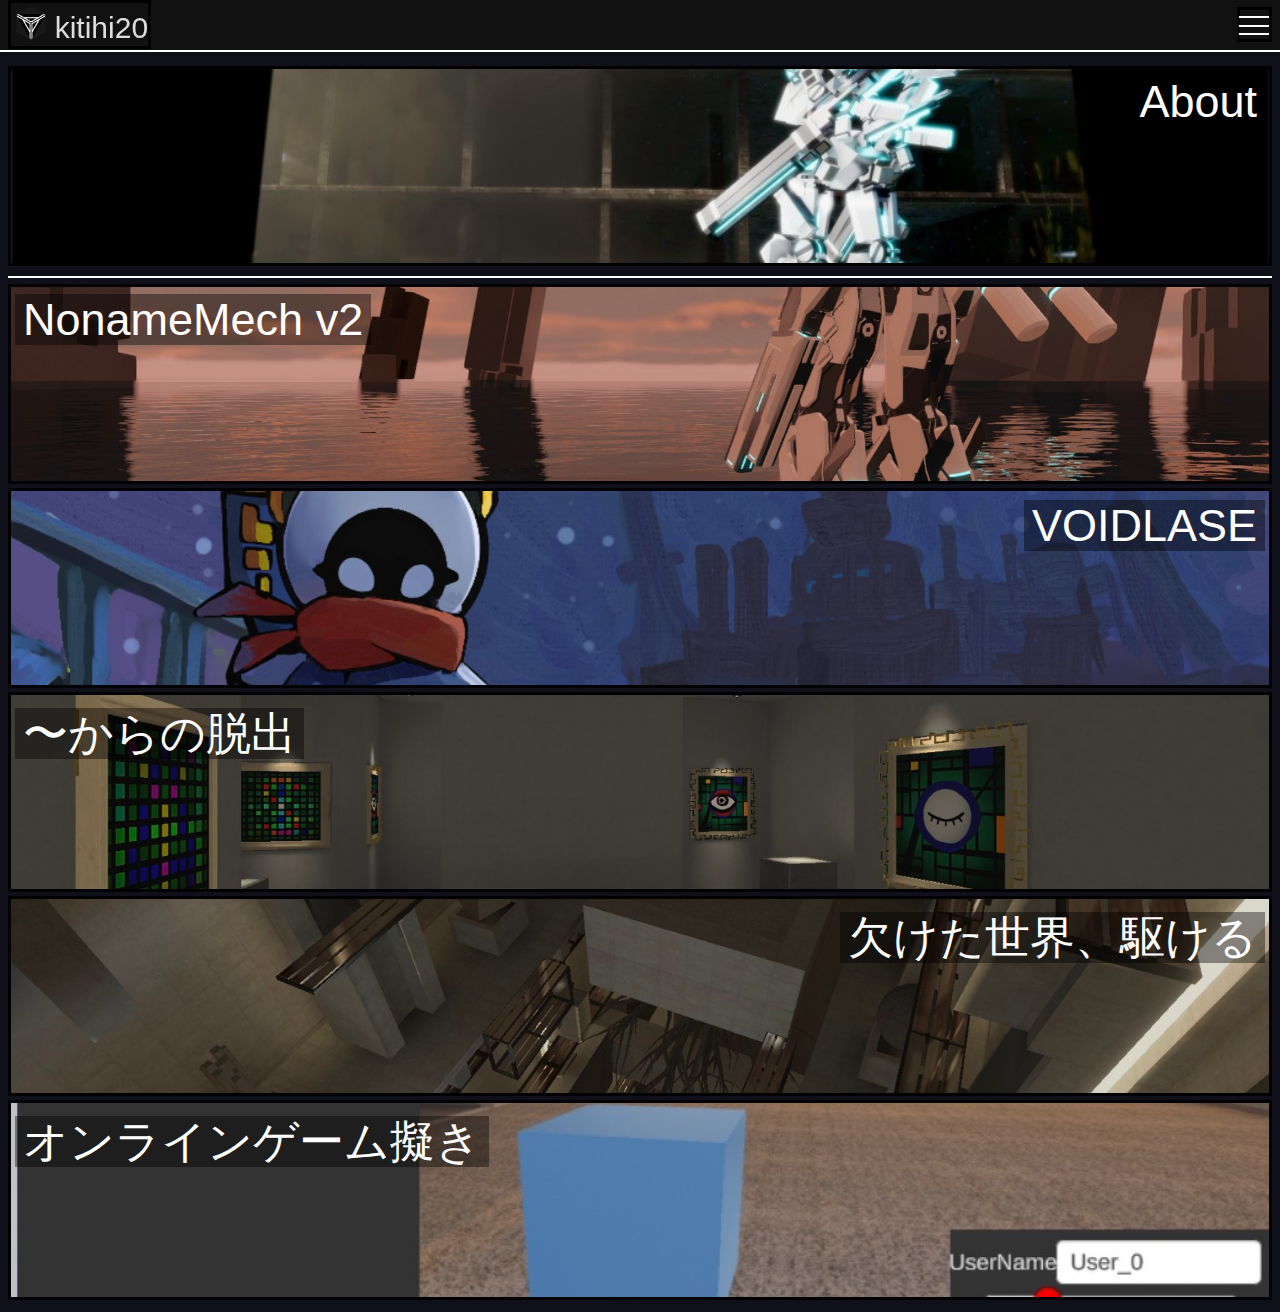
==== index.html @ fcd71d05 "タイトル変更、一部文修正" ====
<!DOCTYPE html>
<html lang="ja" standardized-themed-scrollbar>

  <head>
    <meta charset="UTF-8">
    <meta name="viewport" content="width=device-width,initial-scale=1.0">
    <title>kitihi20_works</title>
    <link rel="stylesheet" type="text/css" href="./maincss.css">
    <link rel="shortcut icon" href="./images/AS-MadeIconProt_fab.png">
    <script src="./mainjs.js"></script>
  </head>

  <body id="bd">
    <main>
        
      <br>
      
      <a href="./About.html">
      <button class="contentbutton blborder">
        <img class="contentimg" src="./images/LW_small.jpg" width="100%">
        <div class="contenttxt R CGf"><span>About</span></div>
      </button>
      </a>
      
      <hr>
      
      <a href="./NonameMech.html">
      <button class="contentbutton blborder">
        <img class="contentimg" src="./images/NnM_t.jpg" width="100%">
        <div class="contenttxt L CGf"><span>NonameMech v2</span></div>
      </button>
      </a>

      <a href="./Voidlase.html">
      <button class="contentbutton blborder">
        <img class="contentimg" src="./images/VoidLase_t_small.jpg" width="100%">
        <p class="contenttxt R CGf"><span>VOIDLASE</span></p>
      </button>
      </a>

      <a href="./Escape.html">
      <button class="contentbutton blborder">
        <img class="contentimg" src="./images/Eo__t.jpg" width="100%">
        <p class="contenttxt L CGf"><span>〜からの脱出</span></p>
      </button>
      </a>

      <a href="./Crack.html">
      <button class="contentbutton blborder">
        <img class="contentimg" src="./images/CW_t.jpg" width="100%">
        <p class="contenttxt R CGf"><span>欠けた世界、駆ける</span></p>
      </button>
      </a>

      <a href="./Onlinelike.html">
      <button class="contentbutton blborder" >
        <img class="contentimg" src="./images/T8UP-INIAD_sam_small.jpg" a width="100%">
        <p class="contenttxt L CGf"><span>オンラインゲーム擬き</span></p>
      </button>
      </a>
    </main>

    <header id="headermain">

    </header>

  </body>
  <script type="text/javascript">
    LoadHeader("./");
  </script>
</html>
---- maincss.css ----
/*@import url('https://fonts.googleapis.com/css2?family=Zen+Kaku+Gothic+Antique:wght@300&display=swap');*/
/*@import url('https://fonts.googleapis.com/css2?family=Zen+Kaku+Gothic+Antique&display=swap');*/
@import url('https://fonts.googleapis.com/css2?family=Zen+Kaku+Gothic+New&display=swap');

html{
    max-width: 100%;
    overflow-x: hidden;
    /*box-sizing : border-box;*/
    /*overscroll-behavior: none;*/
}
body{
    font-family: "Century Gothic",Yu Gothic, Arial;
    margin: 0px;
    color: #dddddd;
    background-color: #10101a;
}
body::-webkit-scrollbar {
    width: 8px;
}
body::-webkit-scrollbar-track {
    background-color: #222222;
}
body::-webkit-scrollbar-thumb {
    /*background-image: linear-gradient(180deg, #222222 0%, #999999 99%);
    box-shadow: inset 2px 2px 5px 0 rgba(#fff, 0.5);*/
    background-color: #555555;
    border-radius: 100px;
}
p{
    padding: 2px 0px 2px 0px;
}
a{
    color: #77adff;
}
ul{
    padding: 0px 0px 0px 30px;
}
ol{
    padding: 0px 0px 0px 30px;
}
li{
    padding: 2px 0px 4px 0px;
}
h1{
    margin: 8px 16px 8px 16px;
    font-weight: 100;
}
h3{
    margin: 8px 5px 8px 5px;
}
p{
    margin: 0px;
}
hr{
    border: none;
    border-top: 2px solid #ffffff;
    margin: 6px 0px 6px 0px;
}
.none{
    margin: 0px;
    padding: 0px;
    background-color: #00000000;
    /*border: none;*/
}
.otimg{
    margin-top: 2px;
    width:100%;
}
.hiddenOV{
    overflow: hidden;
    width:100%;
}
.blborder{
    border: solid 3px #000000ff;
    transition: all 0.2s 0s ease;
}
.blborder:hover{
    border: solid 3px #ffffff44;
    transition: all 0.3s 0s ease;
}
.bottomborder{
    border: none;
    border-bottom: 1px solid #ffffff;
}
.Nf{
    font-family: "Zen Kaku Gothic New",Yu Gothic, Arial;
    /*font-family: "Zen Kaku Gothic Antique",Yu Gothic, Arial;*/
}
.CGf{
    font-family: "Century Gothic",Yu Gothic, Arial;
}
.txtbox{
    padding: 0px 0px 0px 12px;
}

/*ヘッダー*/
header {
    position: fixed;
    background-color: #111111ee;
    top: 0%;
    width: 100%;
    height: 50px;
    margin: 0px;
    padding: 0px 0px 0px 8px;
    border-bottom: solid 2px white ;
}
header > h1
{
    margin: 0px;
}
#headertxt{
    display:inline-block;
    vertical-align: super;
    color: #dddddd;
    font-size: 30px;
}
/*ヘッダーのボタン(ハンバーガーボタン)*/
#hbbutton{
    position: fixed;
    width: 35px;
    height: 35px;
    right: 8px;
    top: 7px;
    background-color: #00000000;
}

.hbline{
    position: absolute;
    right: 0%;
    width: 30px;
    height: 2px;
    background-color: white;
}
#headermain.op #hbline1{
    transform: translate(0px,-7px);
    background-color: #00000000;
    transition: all 0.3s 0s ease;
}
#headermain.op #hbline3{
    transform: translate(0px,7px);
    background-color: #00000000;
    transition: all 0.3s 0s ease;
}
#headermain.op #hbline2_1{
    transform: rotate(135deg);
    transition: all 0.3s 0s ease;
}
#headermain.op #hbline2_2{
    transform: rotate(225deg);
    transition: all 0.3s 0s ease;
}
#headermain.cl #hbline1{
    transform: translate(0px,0px);
    transition: all 0.3s 0s ease;
}
#headermain.cl #hbline3{
    transform: translate(0px,0px);
    transition: all 0.3s 0s ease;
}
#headermain.cl #hbline2_1{
    transform: rotate(0deg);
    transition: all 0.3s 0s ease;
}
#headermain.cl #hbline2_2{
    transform: rotate(0deg);
    transition: all 0.3s 0s ease;
}
#hbline1{
    top: 20%
}
#hbline2_1{
    top: 50%;
}
#hbline2_2{
    top: 50%;
}
#hbline3{
    top: 80%;
}

/*main*/
main{
    margin: 0px;
    padding: 48px 8px 8px 8px;
    background-color: #10101a;
}
.contentot{
    border: none;
    /*border: dashed 3px white;*/
    margin: 13px 0px 8px 0px;
    left: 8px;
    right: 8px;
    height: 350px;
    background-color: #000000ff;
    overflow: hidden;
}
.contentbutton{
    padding: 0px;
    width: 100%;
    height: 100px;
    background-color: #000000ff;
    overflow: hidden;
    transition: all 0.3s 0s ease;
}
.contentbutton:hover{
    height: 300px;
    transition: all 0.3s 0s ease;
}
.contentimg{
    object-fit:cover;
    position: relative;
    /*width: 100%;*/
    height: 100%;
}
.L{
    text-align: left;
}
.R{
    text-align: right;
}
.T{
    vertical-align: top;
}
.F{
    display: flex;
}
.contenttxt{
    position: relative;
    top: -100%;
    margin: 4px;
    font-size: 30px;
    color: #ffffff;
}
.contenttxt span{
    background-color: #00000066;
    padding: 0px 8px 0px 8px;
}

/*ハンバーガーメニュー*/
#hmenu{
    position: fixed;
    right: -470px;
    top: 50px;
    bottom: 0%;
    width: 468px;
    /*height: 90%;*/
    background-color: #222222ee;
    overflow-y: auto;
    overflow-x: hidden;
    border-left: solid 2px white;
    /*-ms-overflow-style:none;/* IE,Edge*/
    /*scrollbar-width: none;/* Firefox*/
}
#hmenu::-webkit-scrollbar {
    width: 8px;
}
#hmenu::-webkit-scrollbar-track {
    background-color: #333333;
}
#hmenu::-webkit-scrollbar-thumb {
    /*background-image: linear-gradient(180deg, #222222 0%, #999999 99%);
    box-shadow: inset 2px 2px 5px 0 rgba(#fff, 0.5);*/
    background-color: #555555;
    border-radius: 100px;
}
#headermain.op #hmenu{
    transform: translate(-470px,0px);
    transition: transform .3s; 
}
#headermain.cl #hmenu{
    transform: translate(0px,0px);
    transition: transform .3s; 
}
/*メニューの中身*/
.hmenubox{
    position: relative;
    margin: 4px 8px 4px 16px;
    width: 95%;
    height: 45px;
    right: 0%;
    background-color: #00000000;
    color: #eeeeee;
    text-align: right;
    vertical-align:bottom;
    font-size: 28px;
    white-space: nowrap;
}

@media screen and (max-width:480px){
    /*ハンバーガーメニュー*/
    #hmenu{
        position: fixed;
        right: -100%;
        top: 50px;
        width: 99%;
        bottom: 0%;
        background-color: #222222ee;
        border-left: solid 2px white;
    }
    #headermain.op #hmenu{
        transform: translate(-100%,0px);
        transition: transform .3s; 
    }
    #headermain.cl #hmenu{
        transform: translate(0px,0px);
        transition: transform .3s; 
    }
    .contentot{
        border: none;
        /*border: dashed 3px white;*/
        margin: 13px 0px 8px 0px;
        left: 8px;
        right: 8px;
        height: 200px;
        background-color: #000000ff;
        overflow: hidden;
    }
}
@media screen and (min-width:700px){
    .otimg{
        width:500px;
        margin: 4px;
    }
    .contentot{
        border: none;
        /*border: dashed 3px white;*/
        margin: 13px 0px 8px 0px;
        left: 16px;
        right: 16px;
        height: 400px;
        background-color: #000000ff;
        overflow: hidden;
    }
    .contentbutton{
        padding: 0px;
        width: 100%;
        height: 150px;
        background-color: #000000ff;
        overflow: hidden;
        transition: all 0.3s 0s ease;
    }
    .contentbutton:hover{
        height: 400px;
        transition: all 0.3s 0s ease;
    }
}
@media screen and (min-width:1000px){
    .contentot{
        border: none;
        /*border: dashed 3px white;*/
        margin: 13px 0px 8px 0px;
        left: 16px;
        right: 16px;
        height: 600px;
        background-color: #000000ff;
        overflow: hidden;
    }
    .contentbutton{
        padding: 0px;
        width: 100%;
        height: 200px;
        background-color: #000000ff;
        overflow: hidden;
        transition: all 0.3s 0s ease;
    }
    .contentbutton:hover{
        height: 600px;
        transition: all 0.3s 0s ease;
    }
    .contenttxt{
        position: relative;
        top: -100%;
        margin: 4px;
        font-size: 45px;
        color: #ffffff;
    }
}
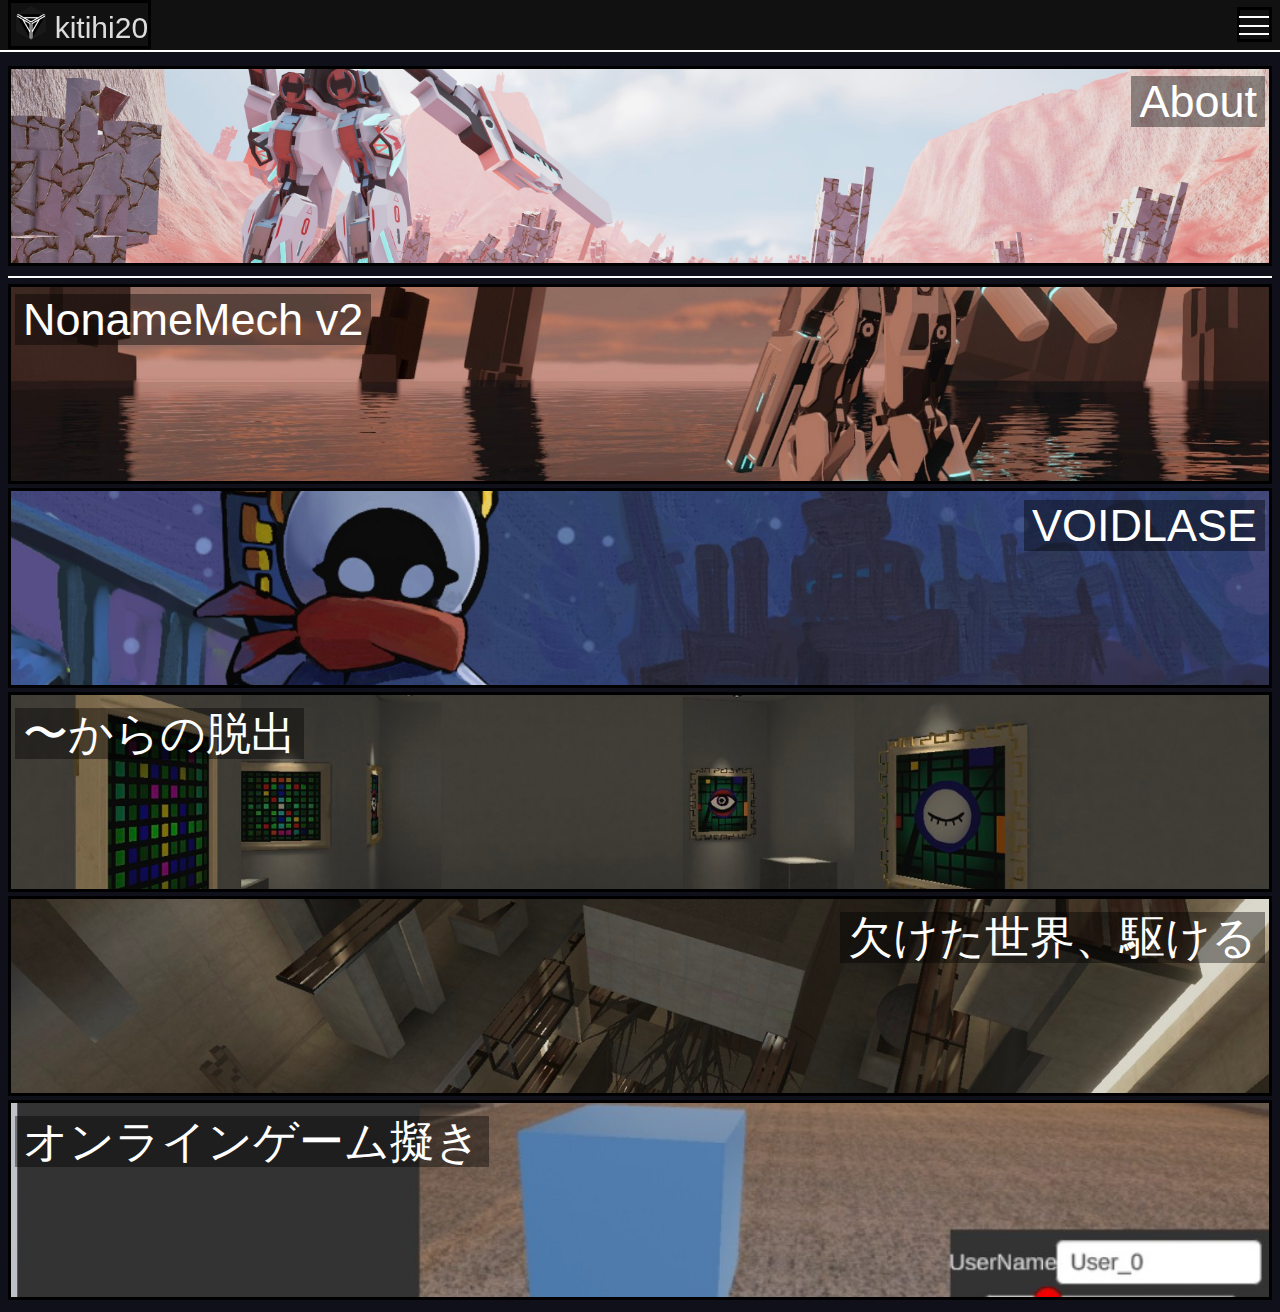
==== commit 1ab54950: "aboutの画像変更" ====
--- a/index.html
+++ b/index.html
@@ -17,7 +17,7 @@
       
       <a href="./About.html">
       <button class="contentbutton blborder">
-        <img class="contentimg" src="./images/LW_small.jpg" width="100%">
+        <img class="contentimg" src="./images/GTM0.jpg" width="100%">
         <div class="contenttxt R CGf"><span>About</span></div>
       </button>
       </a>
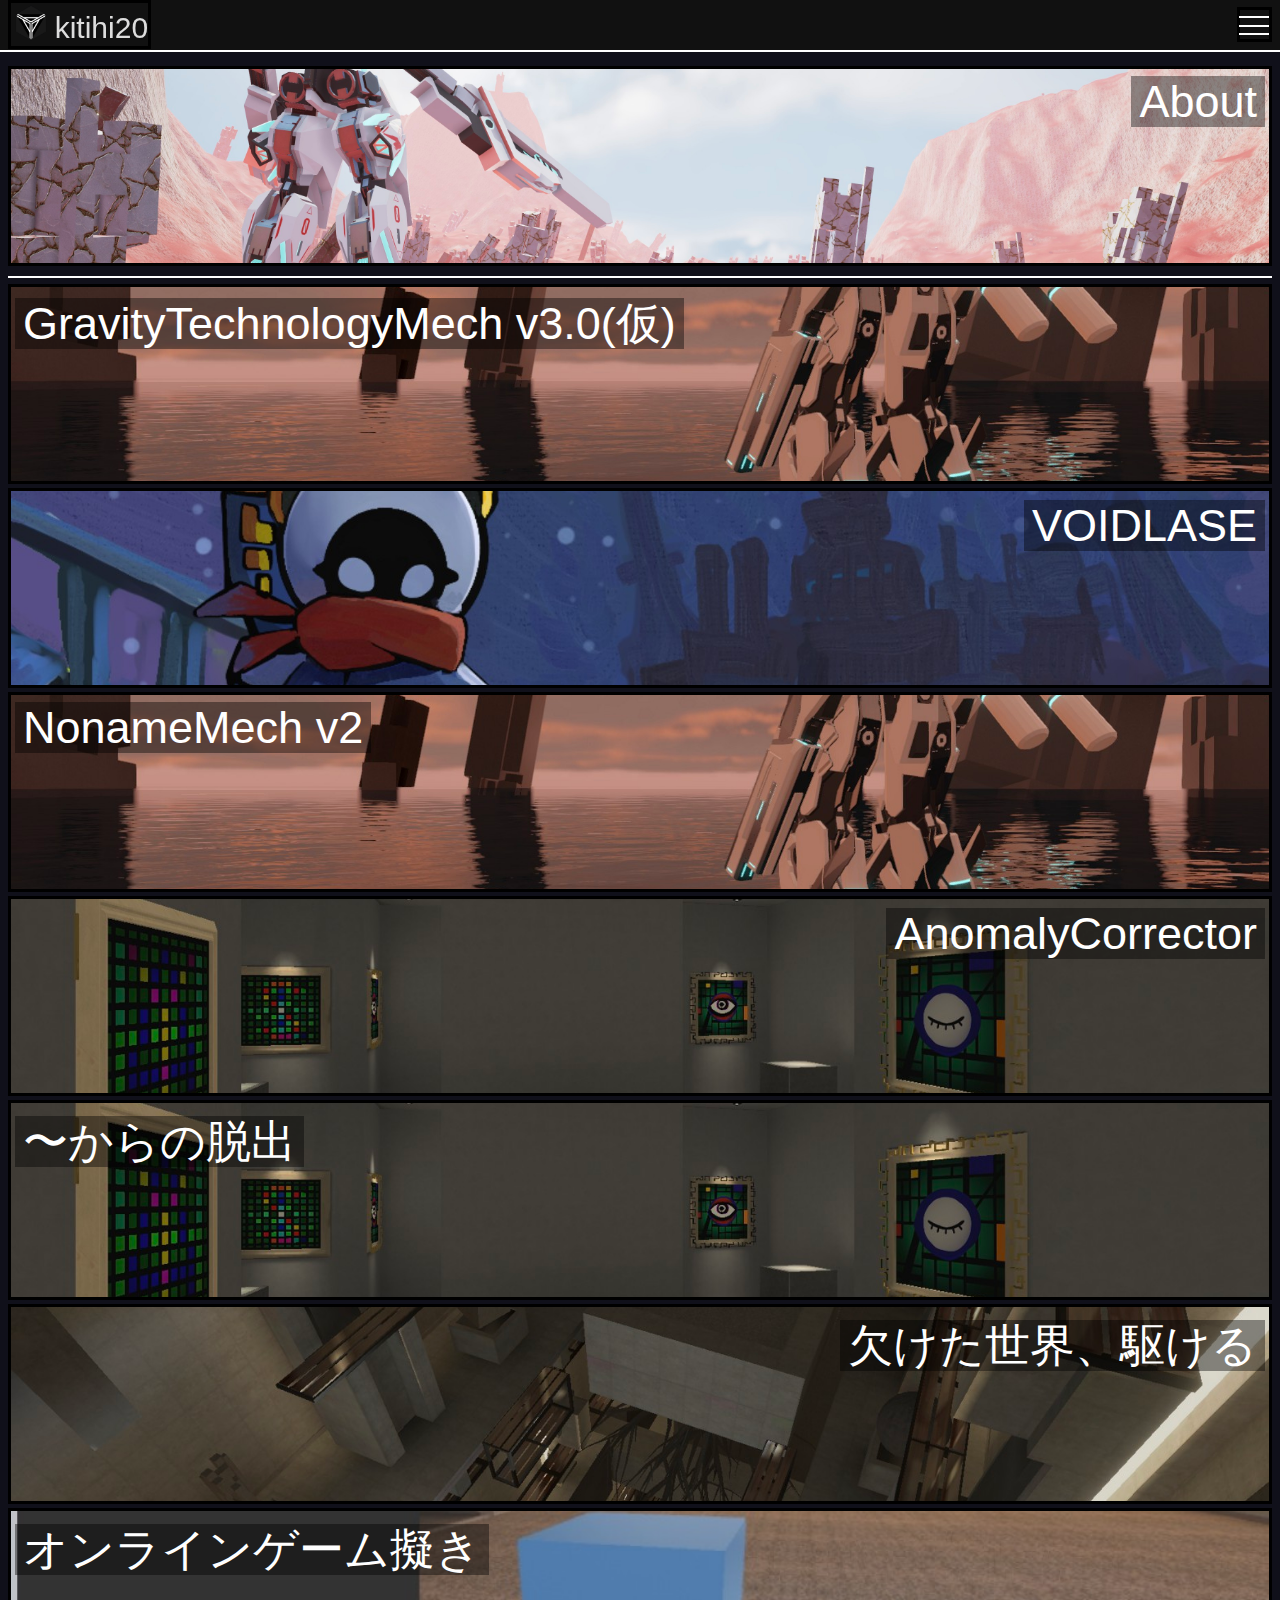
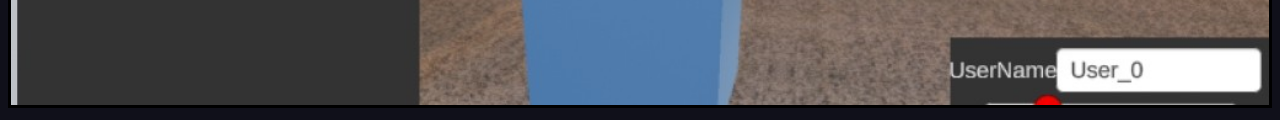
==== commit b154566f: "ページ追加、CSS調整等" ====
--- a/index.html
+++ b/index.html
@@ -23,6 +23,20 @@
       </a>
       
       <hr>
+
+      <a href="./GTMech3.html">
+        <button class="contentbutton blborder">
+          <img class="contentimg" src="./images/NnM_t.jpg" width="100%">
+          <div class="contenttxt L CGf"><span>GravityTechnologyMech v3.0(仮)</span></div>
+        </button>
+        </a>
+
+      <a href="./Voidlase.html">
+        <button class="contentbutton blborder">
+          <img class="contentimg" src="./images/VoidLase_t_small.jpg" width="100%">
+          <p class="contenttxt R CGf"><span>VOIDLASE</span></p>
+        </button>
+        </a>
       
       <a href="./NonameMech.html">
       <button class="contentbutton blborder">
@@ -31,12 +45,12 @@
       </button>
       </a>
 
-      <a href="./Voidlase.html">
-      <button class="contentbutton blborder">
-        <img class="contentimg" src="./images/VoidLase_t_small.jpg" width="100%">
-        <p class="contenttxt R CGf"><span>VOIDLASE</span></p>
-      </button>
-      </a>
+      <a href="./AnomalyCorrector.html">
+        <button class="contentbutton blborder">
+          <img class="contentimg" src="./images/Eo__t.jpg" width="100%">
+          <p class="contenttxt R CGf"><span>AnomalyCorrector</span></p>
+        </button>
+        </a>
 
       <a href="./Escape.html">
       <button class="contentbutton blborder">
--- a/maincss.css
+++ b/maincss.css
@@ -315,6 +315,18 @@
         background-color: #000000ff;
         overflow: hidden;
     }
+    .contentbutton{
+        padding: 0px;
+        width: 100%;
+        height: 180px;
+        background-color: #000000ff;
+        overflow: hidden;
+        transition: none;
+    }
+    .contentbutton:hover{
+        height: 180px;
+        transition: none;
+    }
 }
 @media screen and (min-width:700px){
     .otimg{
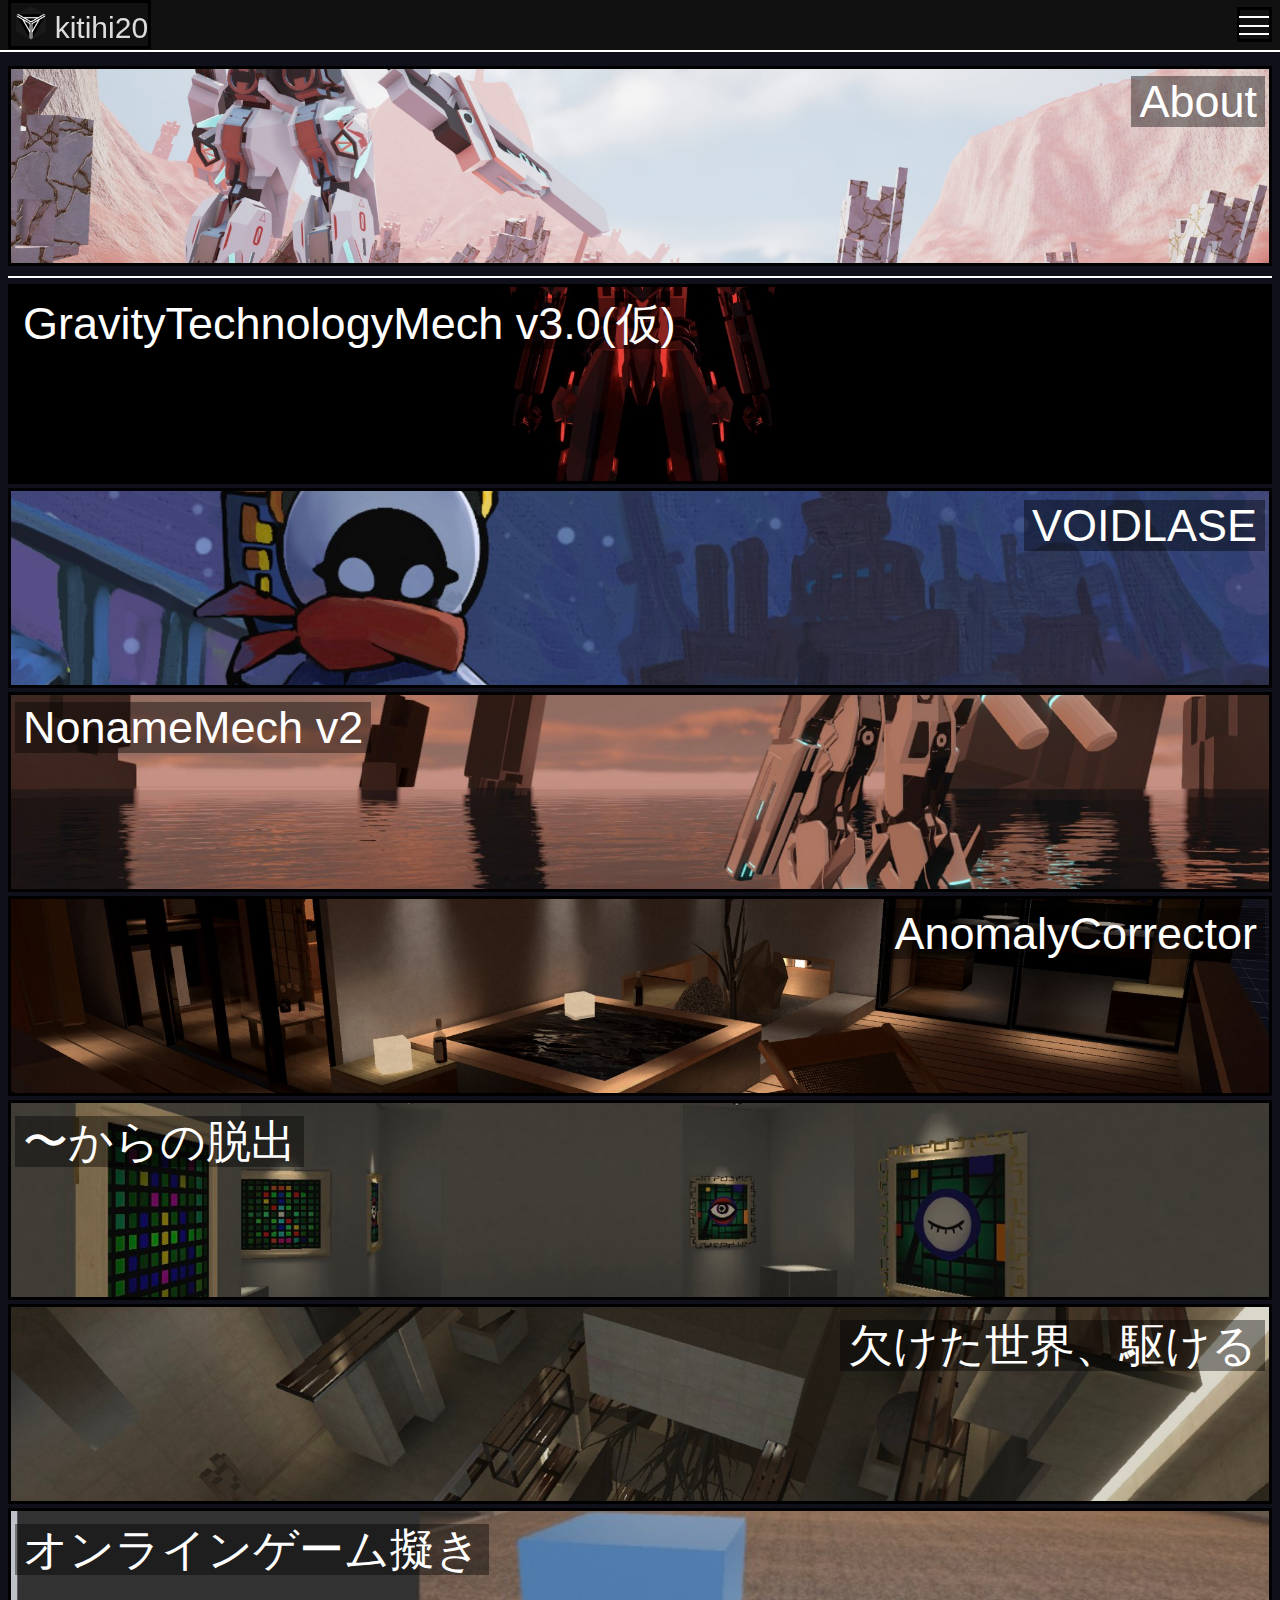
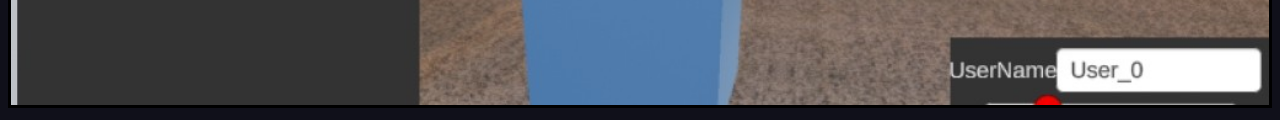
==== commit 2ba2bfac: "足りなかった画像など追加" ====
--- a/index.html
+++ b/index.html
@@ -26,7 +26,7 @@
 
       <a href="./GTMech3.html">
         <button class="contentbutton blborder">
-          <img class="contentimg" src="./images/NnM_t.jpg" width="100%">
+          <img class="contentimg" src="./images/GTM3_t.jpg" width="100%">
           <div class="contenttxt L CGf"><span>GravityTechnologyMech v3.0(仮)</span></div>
         </button>
         </a>
@@ -47,7 +47,7 @@
 
       <a href="./AnomalyCorrector.html">
         <button class="contentbutton blborder">
-          <img class="contentimg" src="./images/Eo__t.jpg" width="100%">
+          <img class="contentimg" src="./images/AO_t.jpg" width="100%">
           <p class="contenttxt R CGf"><span>AnomalyCorrector</span></p>
         </button>
         </a>
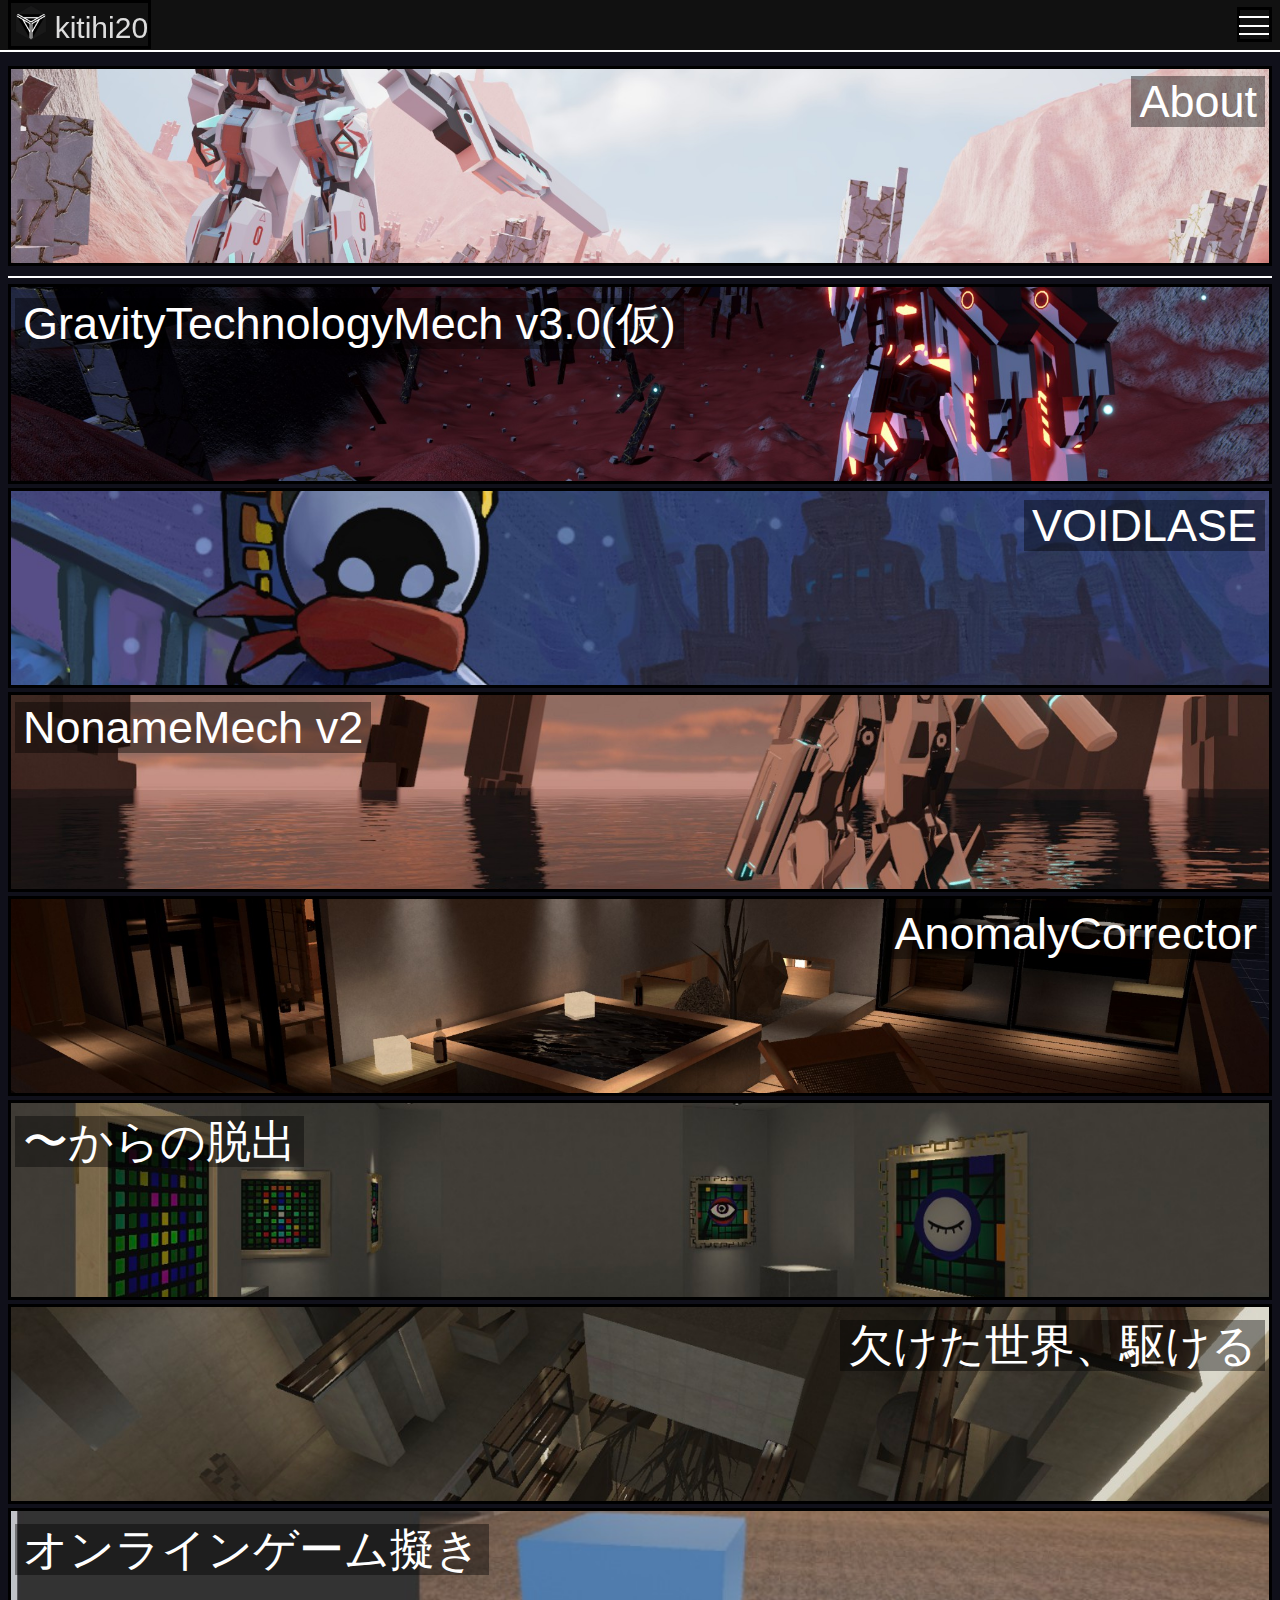
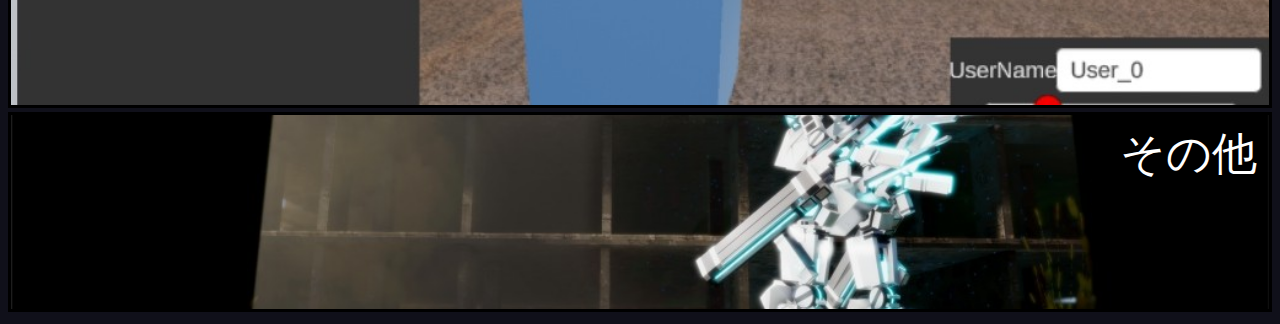
==== commit f1a27bfa: "Other追加、動画追加、調整など" ====
--- a/index.html
+++ b/index.html
@@ -72,6 +72,13 @@
         <p class="contenttxt L CGf"><span>オンラインゲーム擬き</span></p>
       </button>
       </a>
+      
+      <a href="./Other.html">
+      <button class="contentbutton blborder" >
+        <img class="contentimg" src="./images/LW_small.jpg" a width="100%">
+        <p class="contenttxt R CGf"><span>その他</span></p>
+      </button>
+      </a>
     </main>
 
     <header id="headermain">
--- a/maincss.css
+++ b/maincss.css
@@ -330,7 +330,7 @@
 }
 @media screen and (min-width:700px){
     .otimg{
-        width:500px;
+        width:560px;
         margin: 4px;
     }
     .contentot{
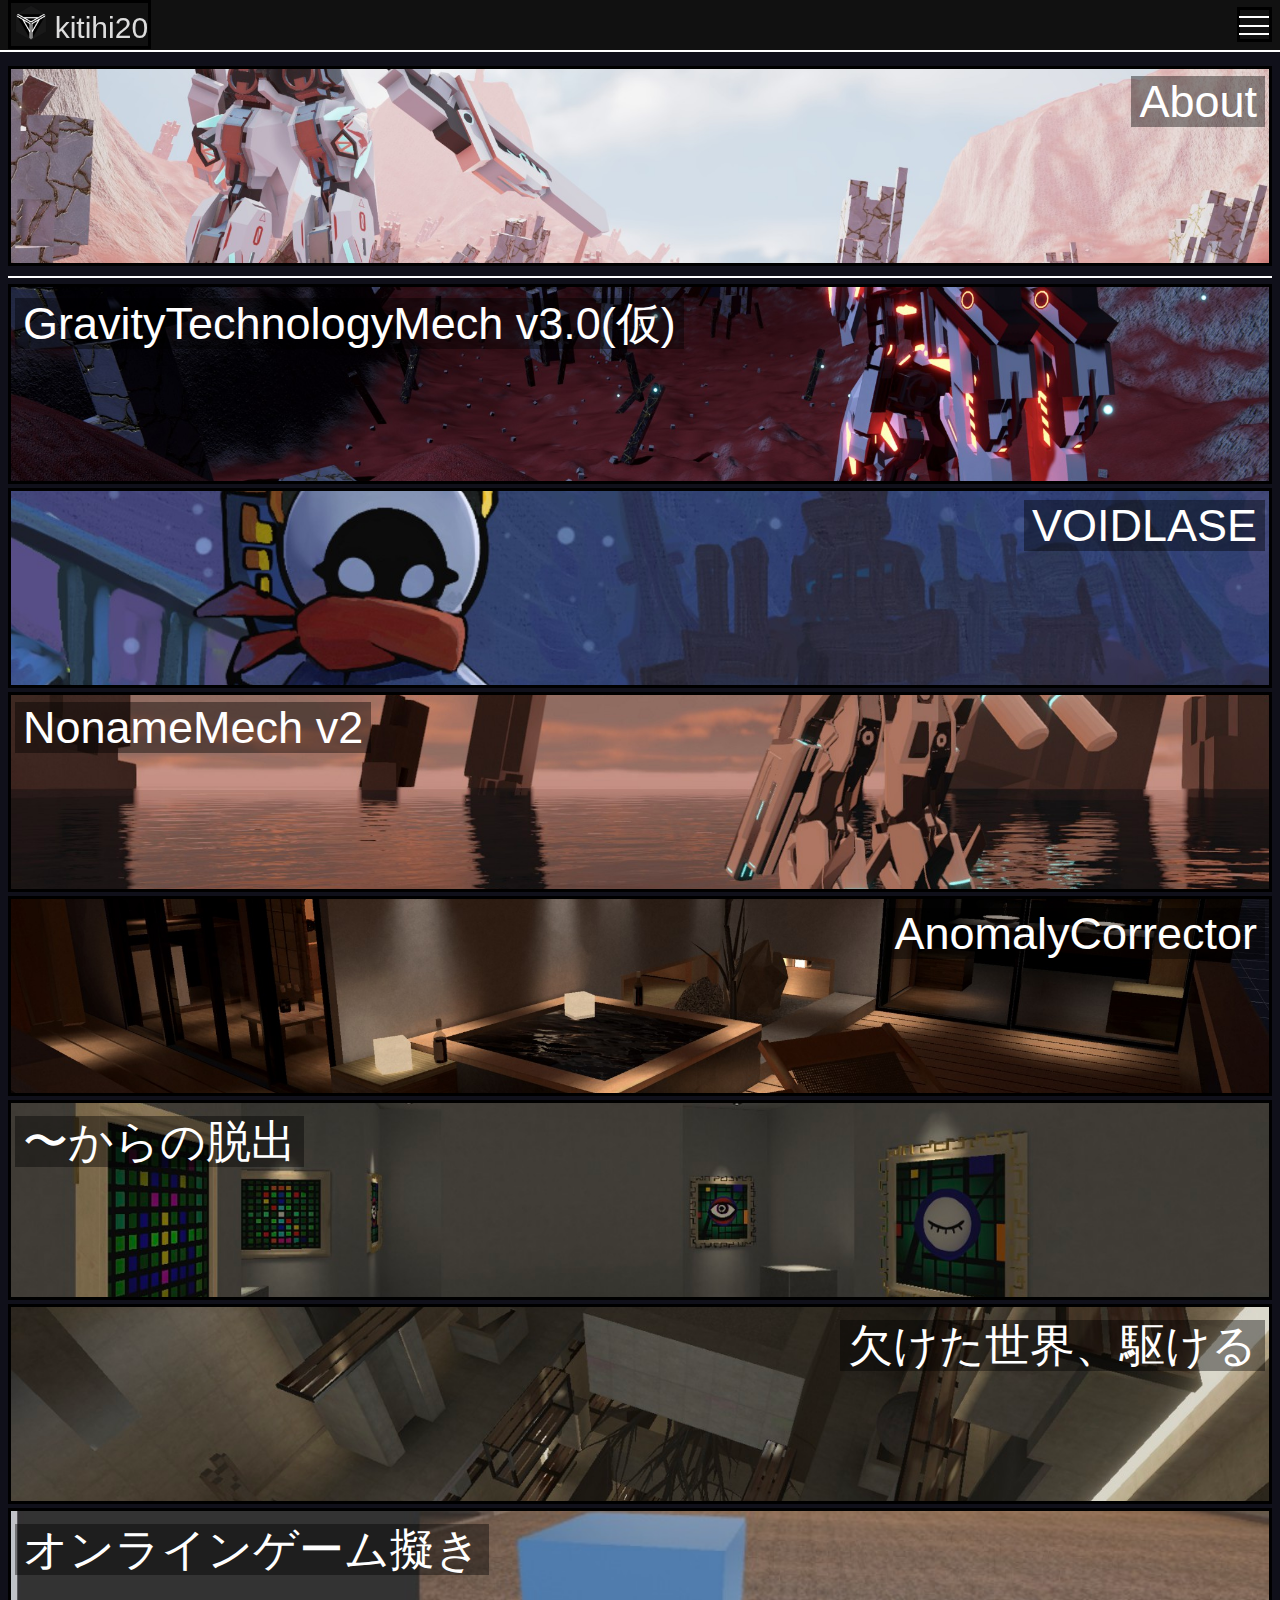
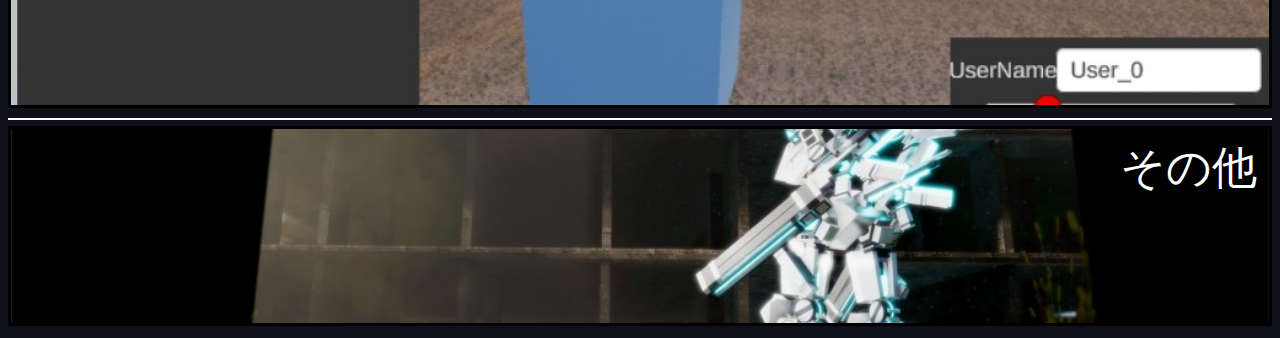
==== commit ae254046: "その他に諸々追加" ====
--- a/index.html
+++ b/index.html
@@ -72,6 +72,8 @@
         <p class="contenttxt L CGf"><span>オンラインゲーム擬き</span></p>
       </button>
       </a>
+
+      <hr>
       
       <a href="./Other.html">
       <button class="contentbutton blborder" >
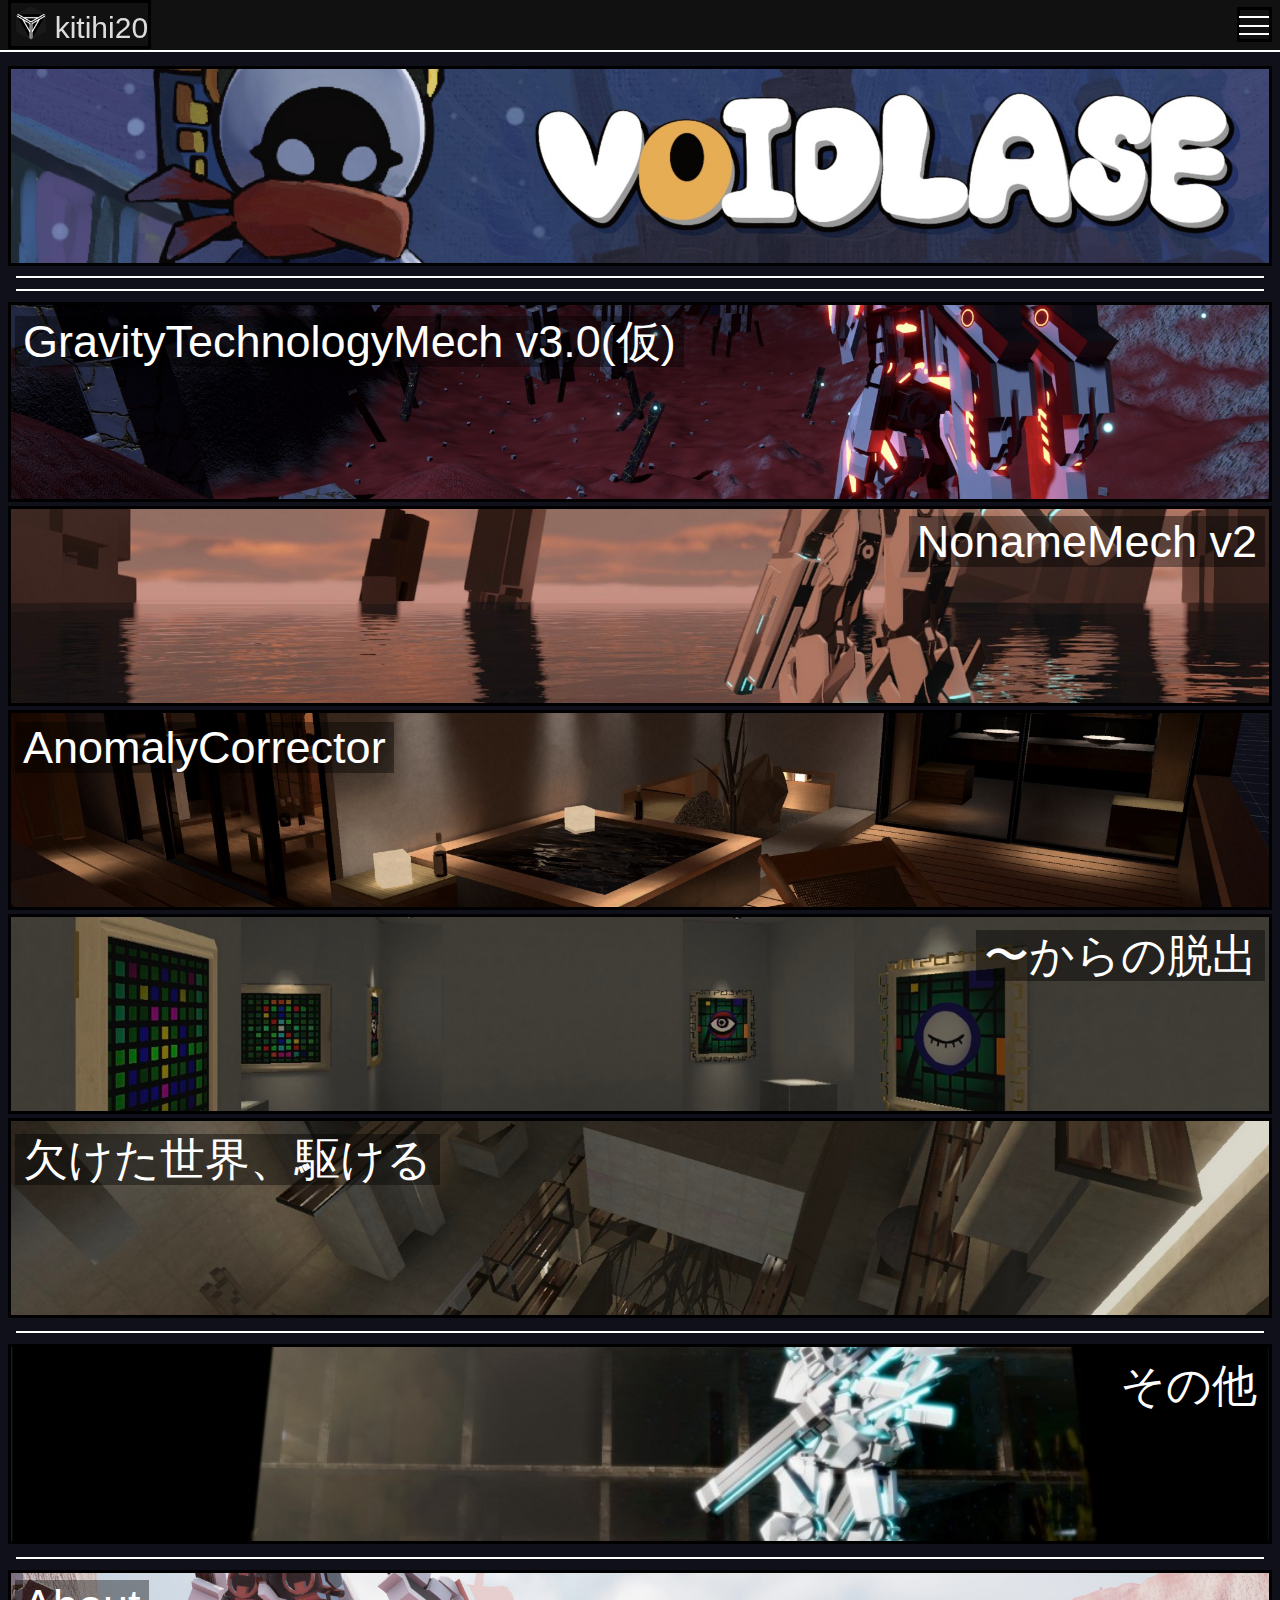
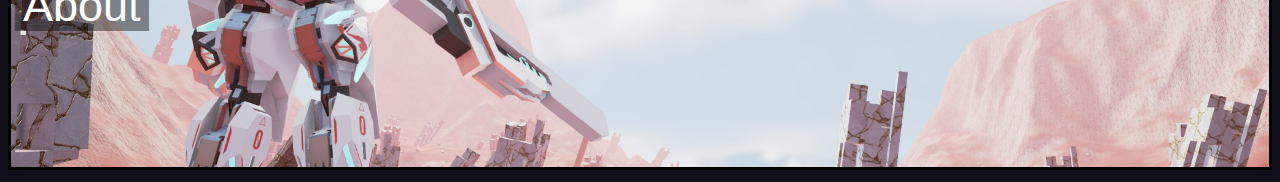
==== commit bb46ec21: "VOIDLASEページ大幅改良" ====
--- a/index.html
+++ b/index.html
@@ -15,13 +15,13 @@
         
       <br>
       
-      <a href="./About.html">
-      <button class="contentbutton blborder">
-        <img class="contentimg" src="./images/GTM0.jpg" width="100%">
-        <div class="contenttxt R CGf"><span>About</span></div>
-      </button>
+      <a href="./Voidlase.html">
+        <button class="contentbutton blborder">
+          <img class="contentimg" src="./images/VOIDLASE_TImg.jpg" width="100%">
+        </button>
       </a>
       
+      <hr>
       <hr>
 
       <a href="./GTMech3.html">
@@ -30,46 +30,32 @@
           <div class="contenttxt L CGf"><span>GravityTechnologyMech v3.0(仮)</span></div>
         </button>
         </a>
-
-      <a href="./Voidlase.html">
-        <button class="contentbutton blborder">
-          <img class="contentimg" src="./images/VoidLase_t_small.jpg" width="100%">
-          <p class="contenttxt R CGf"><span>VOIDLASE</span></p>
-        </button>
-        </a>
       
       <a href="./NonameMech.html">
       <button class="contentbutton blborder">
         <img class="contentimg" src="./images/NnM_t.jpg" width="100%">
-        <div class="contenttxt L CGf"><span>NonameMech v2</span></div>
+        <div class="contenttxt R CGf"><span>NonameMech v2</span></div>
       </button>
       </a>
 
       <a href="./AnomalyCorrector.html">
         <button class="contentbutton blborder">
           <img class="contentimg" src="./images/AO_t.jpg" width="100%">
-          <p class="contenttxt R CGf"><span>AnomalyCorrector</span></p>
+          <p class="contenttxt L CGf"><span>AnomalyCorrector</span></p>
         </button>
         </a>
 
       <a href="./Escape.html">
       <button class="contentbutton blborder">
         <img class="contentimg" src="./images/Eo__t.jpg" width="100%">
-        <p class="contenttxt L CGf"><span>〜からの脱出</span></p>
+        <p class="contenttxt R CGf"><span>〜からの脱出</span></p>
       </button>
       </a>
 
       <a href="./Crack.html">
       <button class="contentbutton blborder">
         <img class="contentimg" src="./images/CW_t.jpg" width="100%">
-        <p class="contenttxt R CGf"><span>欠けた世界、駆ける</span></p>
-      </button>
-      </a>
-
-      <a href="./Onlinelike.html">
-      <button class="contentbutton blborder" >
-        <img class="contentimg" src="./images/T8UP-INIAD_sam_small.jpg" a width="100%">
-        <p class="contenttxt L CGf"><span>オンラインゲーム擬き</span></p>
+        <p class="contenttxt L CGf"><span>欠けた世界、駆ける</span></p>
       </button>
       </a>
 
@@ -81,6 +67,16 @@
         <p class="contenttxt R CGf"><span>その他</span></p>
       </button>
       </a>
+      
+      <hr>
+      
+      <a href="./About.html">
+      <button class="contentbutton blborder">
+        <img class="contentimg" src="./images/GTM0.jpg" width="100%">
+        <div class="contenttxt L CGf"><span>About</span></div>
+      </button>
+      </a>
+      
     </main>
 
     <header id="headermain">
--- a/maincss.css
+++ b/maincss.css
@@ -1,6 +1,7 @@
 /*@import url('https://fonts.googleapis.com/css2?family=Zen+Kaku+Gothic+Antique:wght@300&display=swap');*/
 /*@import url('https://fonts.googleapis.com/css2?family=Zen+Kaku+Gothic+Antique&display=swap');*/
 @import url('https://fonts.googleapis.com/css2?family=Zen+Kaku+Gothic+New&display=swap');
+@import url('https://fonts.googleapis.com/css2?family=Noto+Serif+JP:wght@500&display=swap');
 
 html{
     max-width: 100%;
@@ -54,7 +55,12 @@
 hr{
     border: none;
     border-top: 2px solid #ffffff;
-    margin: 6px 0px 6px 0px;
+    margin: 9px 8px 11px 8px;
+}
+hr.clear{
+    border: none;
+    border-top: 4px solid #00000000;
+    margin: 9px 12px 11px 12px;
 }
 .none{
     margin: 0px;
@@ -89,8 +95,30 @@
 .CGf{
     font-family: "Century Gothic",Yu Gothic, Arial;
 }
+.NS{
+    font-family: 'Noto Serif JP', serif;
+}
 .txtbox{
     padding: 0px 0px 0px 12px;
+}
+.shadow{
+    filter: drop-shadow(2px 2px 0px #000000ff);
+}
+.bigfont{
+    font-size: 40px;
+}
+.midiumfont{
+    font-size: 20px;
+}
+.smallfont{
+    font-size: 10px;
+}
+.video{
+    width: 500px;
+}
+.youtube{
+    width: 500px;
+    height: 280px;
 }
 
 /*ヘッダー*/
@@ -103,6 +131,7 @@
     margin: 0px;
     padding: 0px 0px 0px 8px;
     border-bottom: solid 2px white ;
+    z-index:100;
 }
 header > h1
 {
@@ -183,6 +212,11 @@
     margin: 0px;
     padding: 48px 8px 8px 8px;
     background-color: #10101a;
+}
+main.clear{
+    margin: 0px;
+    padding: 48px 8px 8px 8px;
+    background-color: #00000000;
 }
 .contentot{
     border: none;
@@ -218,6 +252,9 @@
 .R{
     text-align: right;
 }
+.C{
+    text-align: center;
+}
 .T{
     vertical-align: top;
 }
@@ -234,6 +271,9 @@
 .contenttxt span{
     background-color: #00000066;
     padding: 0px 8px 0px 8px;
+}
+.inline{
+    display:inline-block
 }
 
 /*ハンバーガーメニュー*/
@@ -286,6 +326,26 @@
     white-space: nowrap;
 }
 
+.backimage{
+    position: fixed;
+    z-index: -10;
+    background-image: url(./test_img.jpg);
+    background-size:  cover;
+}
+
+@media screen and (max-width:375px){
+    .bigfont{
+        font-size: 20px;
+    }
+    .midiumfont{
+        font-size: 13px;
+    }
+    .smallfont{
+        font-size: 7px;
+    }
+    
+}
+/*スマートフォン(小さめ)ぐらい*/
 @media screen and (max-width:480px){
     /*ハンバーガーメニュー*/
     #hmenu{
@@ -327,7 +387,25 @@
         height: 180px;
         transition: none;
     }
-}
+    .bigfont{
+        font-size: 20px;
+    }
+    .midiumfont{
+        font-size: 17px;
+    }
+    .smallfont{
+        font-size: 8px;
+    }
+    .video{
+        width: 80%;
+    }
+    .youtube{
+        width: 80%;
+        height: 280px;
+    }
+    
+}
+/*タブレット端末ぐらい*/
 @media screen and (min-width:700px){
     .otimg{
         width:560px;
@@ -355,7 +433,18 @@
         height: 400px;
         transition: all 0.3s 0s ease;
     }
-}
+    .bigfont{
+        font-size: 50px;
+    }
+    .midiumfont{
+        font-size: 30px;
+    }
+    .smallfont{
+        font-size: 15px;
+    }
+}
+
+/*ノートパソコンぐらい*/
 @media screen and (min-width:1000px){
     .contentot{
         border: none;
@@ -386,4 +475,58 @@
         font-size: 45px;
         color: #ffffff;
     }
-}
+    .bigfont{
+        font-size: 65px;
+    }
+    .midiumfont{
+        font-size: 35px;
+    }
+    .smallfont{
+        font-size: 18px;
+    }
+    .video{
+        width: 600px;
+    }
+    .youtube{
+        width: 600px;
+        height: 340px;
+    }
+}
+/*デスクトップパソコンぐらい*/
+@media screen and (min-width:1440px){
+    .bigfont{
+        font-size: 90px;
+    }
+    .midiumfont{
+        font-size: 60px;
+    }
+    .smallfont{
+        font-size: 30px;
+    }
+    .video{
+        width: 800px;
+    }
+    .youtube{
+        width: 800px;
+        height: 450px;
+    }
+}
+/*4Kぐらい*/
+@media screen and (min-width:2000px){
+    .bigfont{
+        font-size: 130px;
+    }
+    .midiumfont{
+        font-size: 100px;
+    }
+    .smallfont{
+        font-size: 50px;
+    }
+    .video{
+        width: 900px;
+    }
+    .youtube{
+        width: 900px;
+        height: 500px;
+    }
+}
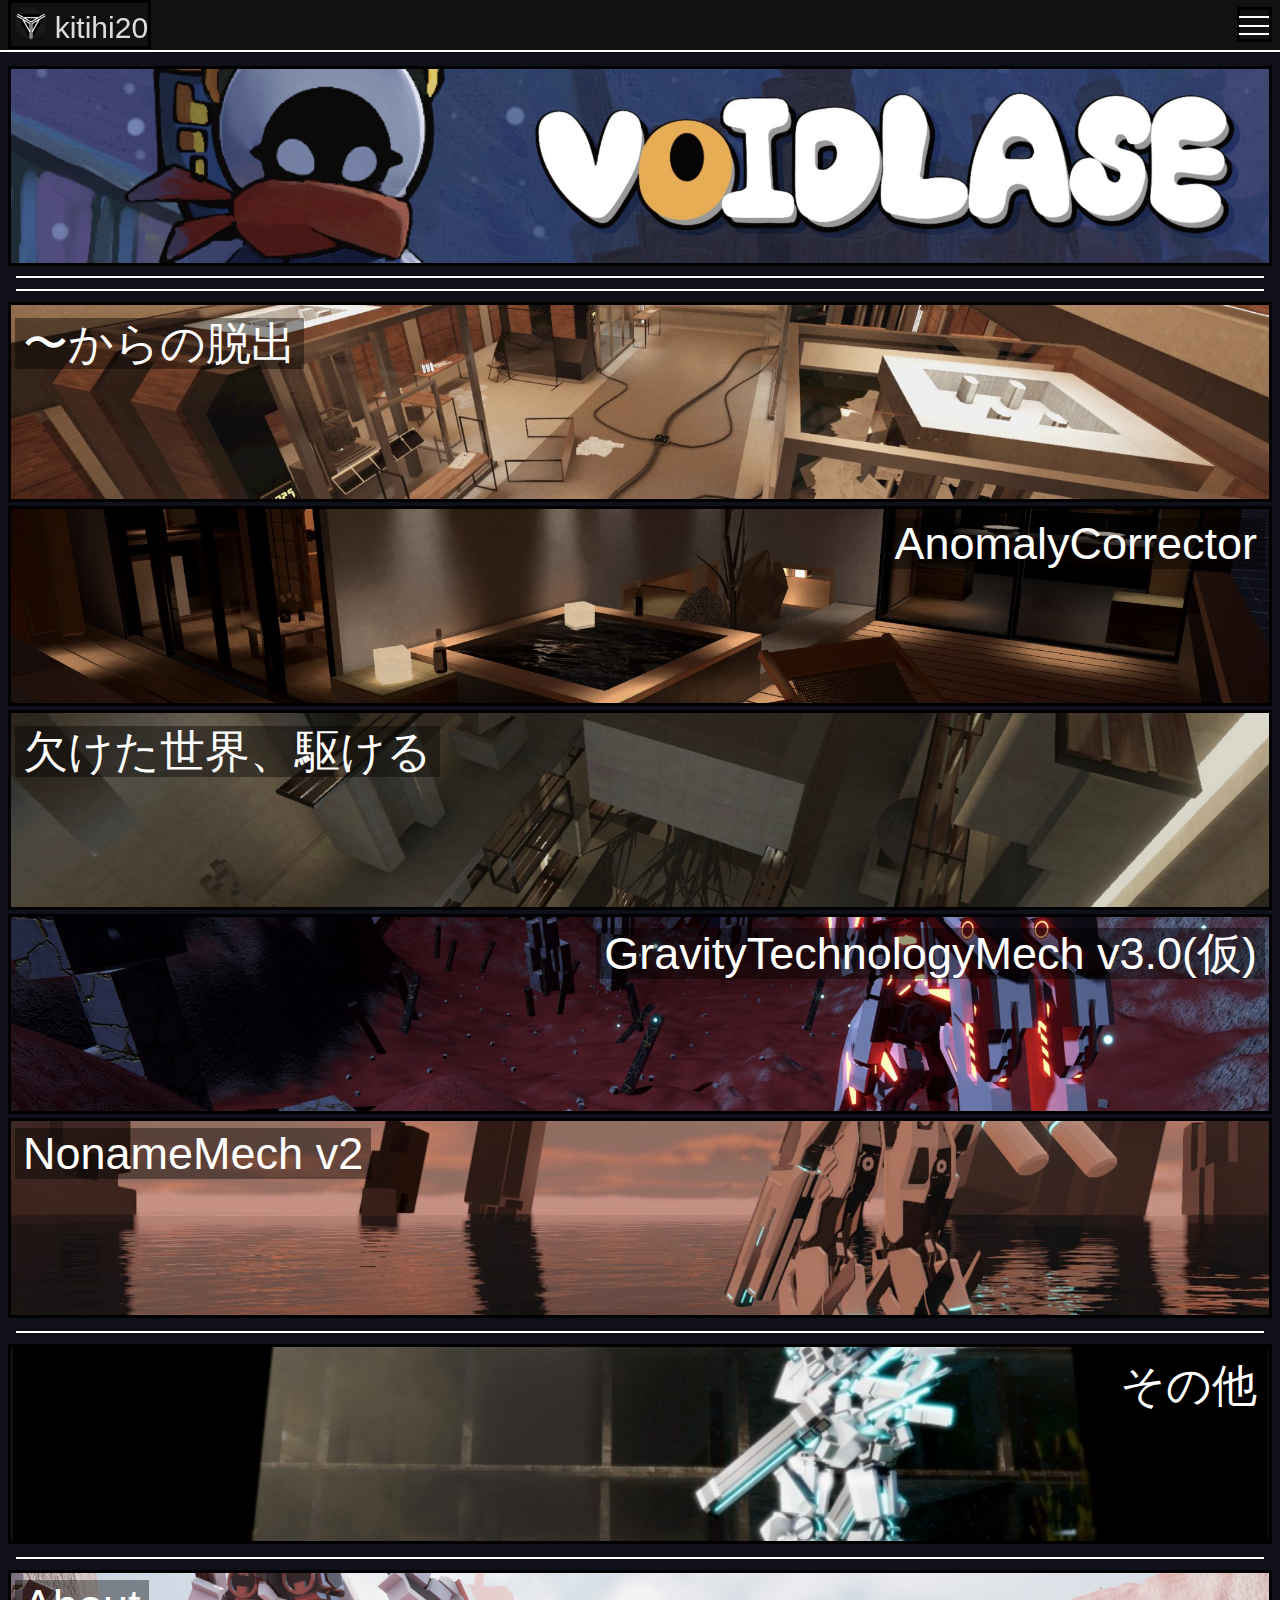
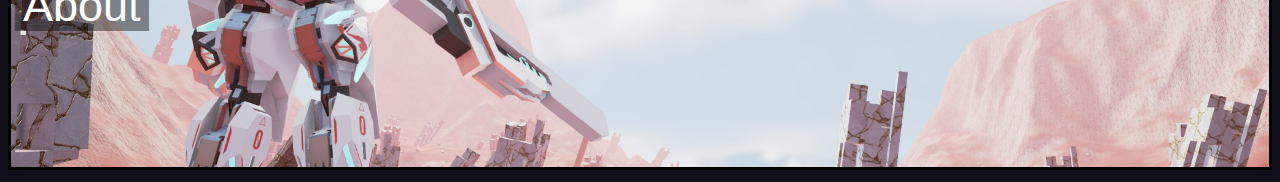
==== commit fb853823: "優先修正対象修正" ====
--- a/index.html
+++ b/index.html
@@ -24,38 +24,38 @@
       <hr>
       <hr>
 
+      <a href="./Escape.html">
+      <button class="contentbutton blborder">
+        <img class="contentimg" src="./images/Eo__iemel.jpg" width="100%">
+        <p class="contenttxt L CGf"><span>〜からの脱出</span></p>
+      </button>
+      </a>
+
+      <a href="./AnomalyCorrector.html">
+        <button class="contentbutton blborder">
+          <img class="contentimg" src="./images/AO_t.jpg" width="100%">
+          <p class="contenttxt R CGf"><span>AnomalyCorrector</span></p>
+        </button>
+        </a>
+
+      <a href="./Crack.html">
+      <button class="contentbutton blborder">
+        <img class="contentimg" src="./images/CW_t.jpg" width="100%">
+        <p class="contenttxt L CGf"><span>欠けた世界、駆ける</span></p>
+      </button>
+      </a>
+
       <a href="./GTMech3.html">
         <button class="contentbutton blborder">
           <img class="contentimg" src="./images/GTM3_t.jpg" width="100%">
-          <div class="contenttxt L CGf"><span>GravityTechnologyMech v3.0(仮)</span></div>
+          <div class="contenttxt R CGf"><span>GravityTechnologyMech v3.0(仮)</span></div>
         </button>
         </a>
       
       <a href="./NonameMech.html">
       <button class="contentbutton blborder">
         <img class="contentimg" src="./images/NnM_t.jpg" width="100%">
-        <div class="contenttxt R CGf"><span>NonameMech v2</span></div>
-      </button>
-      </a>
-
-      <a href="./AnomalyCorrector.html">
-        <button class="contentbutton blborder">
-          <img class="contentimg" src="./images/AO_t.jpg" width="100%">
-          <p class="contenttxt L CGf"><span>AnomalyCorrector</span></p>
-        </button>
-        </a>
-
-      <a href="./Escape.html">
-      <button class="contentbutton blborder">
-        <img class="contentimg" src="./images/Eo__t.jpg" width="100%">
-        <p class="contenttxt R CGf"><span>〜からの脱出</span></p>
-      </button>
-      </a>
-
-      <a href="./Crack.html">
-      <button class="contentbutton blborder">
-        <img class="contentimg" src="./images/CW_t.jpg" width="100%">
-        <p class="contenttxt L CGf"><span>欠けた世界、駆ける</span></p>
+        <div class="contenttxt L CGf"><span>NonameMech v2</span></div>
       </button>
       </a>
 
--- a/maincss.css
+++ b/maincss.css
@@ -2,6 +2,8 @@
 /*@import url('https://fonts.googleapis.com/css2?family=Zen+Kaku+Gothic+Antique&display=swap');*/
 @import url('https://fonts.googleapis.com/css2?family=Zen+Kaku+Gothic+New&display=swap');
 @import url('https://fonts.googleapis.com/css2?family=Noto+Serif+JP:wght@500&display=swap');
+
+/*ほぼ知識0から作り始めたせいでめちゃくちゃだよ...*/
 
 html{
     max-width: 100%;
